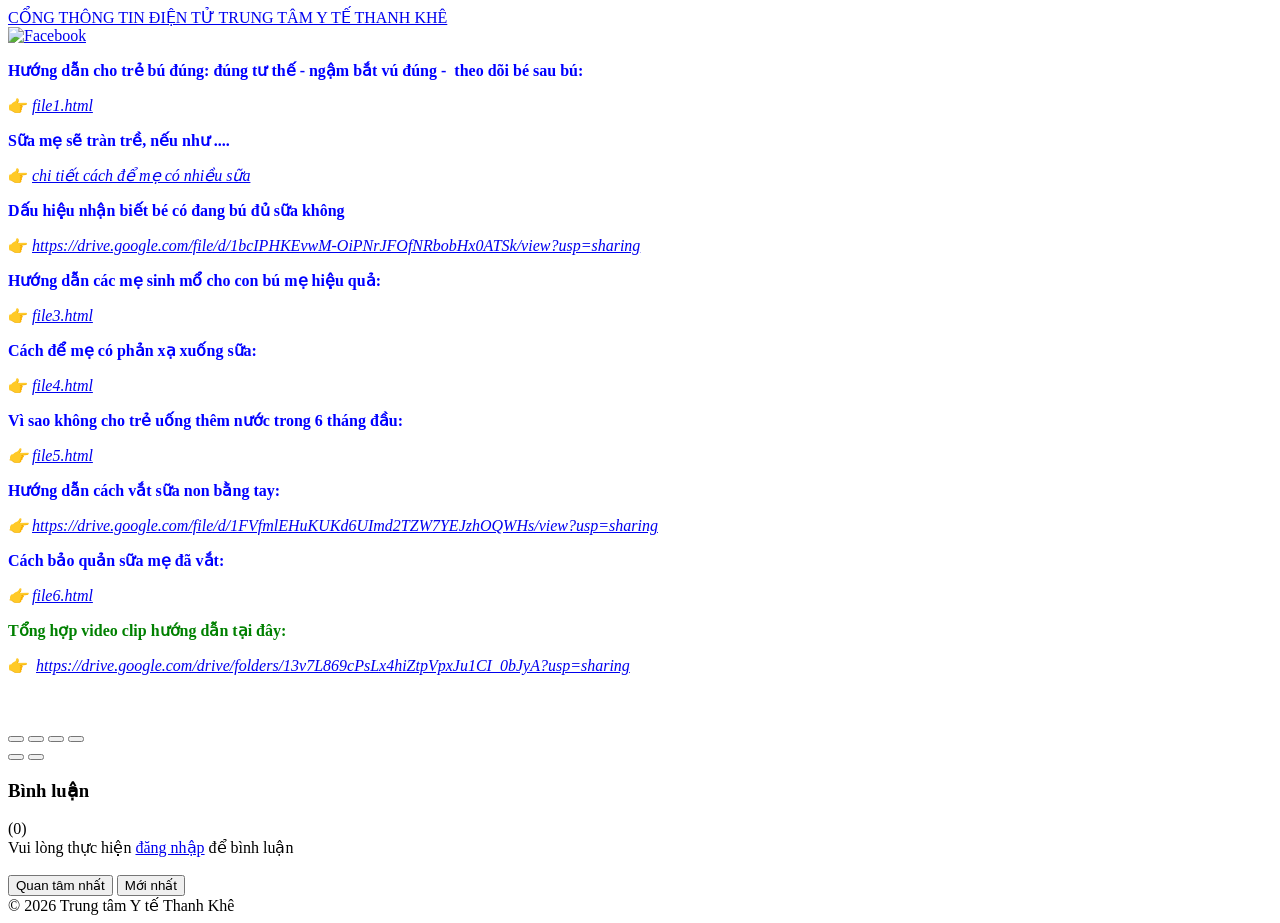
==== index.html @ eb1ac7d5 "Add files via upload" ====
<!DOCTYPE html>
<html class="hydrated">
<head>
    <meta http-equiv="Content-Type" content="text/html; charset=UTF-8">
    <!-- Powered by Hai Nhan CRM 3.5   http://www.hainhan.com -->
    <title>Tổng hợp tài liệu nuôi con bằng sữa mẹ - Trung tâm Y tế Thanh Khê</title>
    <meta name="description" content="Tổng hợp tài liệu nuôi con bằng sữa mẹ - Trung tâm Y tế Thanh Khê">
    <meta name="keywords" content="Tổng hợp tài liệu nuôi con bằng sữa mẹ - Trung tâm Y tế Thanh Khê">
    <meta property="og:type" content="website" />
    <meta property="og:title" content="Tổng hợp tài liệu nuôi con bằng sữa mẹ - Trung tâm Y tế Thanh Khê" />
    <meta property="og:url" content="http://trungtamytethanhkhe.com/vn/y-hoc-thuong-thuc/nuoi-con-bang-sua-me/tong-hop-tai-lieu-nuoi-con-bang-sua-me/" />
    <meta property="og:image" content="http://trungtamytethanhkhe.com/data/2022/11/22/15024931_shutterstock516261334-980x540-2_thumbnail.jpg" />
    <meta property="og:image:width" content="500" />
    <meta property="og:image:height" content="332" />
    <meta property="og:description" content="Tổng hợp tài liệu nuôi con bằng sữa mẹ - Trung tâm Y tế Thanh Khê" />
    <meta name="viewport" content="width=device-width, initial-scale=1">
    <meta http-equiv="X-UA-Compatible" content="IE=edge">

    <style data-styles="">
        ion-icon {
            visibility: hidden
        }
        .hydrated {
            visibility: inherit
        }
    </style>

    <!-- ĐƯỜNG DẪN CSS ĐÃ CHUẨN HÓA SANG THƯ MỤC ASSETS -->
    <link rel="stylesheet" href="assets/css/bootstrap.min.css">
    <link rel="stylesheet" href="assets/css/layerslider.css">
    <link rel="stylesheet" href="assets/css/default-skin.css">
    <link rel="stylesheet" href="assets/css/comment.css">
</head>
<body>
    <div id="wrapper">
        <header>
            <div class="top-nav">
                <div class="container">
                    <div class="row align-items-center">
                        <div class="col-md-6 col-sm-12 logo-text">
                            <a href="/">CỔNG THÔNG TIN ĐIỆN TỬ TRUNG TÂM Y TẾ THANH KHÊ</a>
                        </div>
                        <div class="col-md-6 col-sm-12 text-md-end text-sm-start header-socials">
                            <!-- ĐƯỜNG DẪN ẢNH FACEBOOK VÀO FOLDER IMAGE -->
                            <a href="https://www.facebook.com/TrungTamYTeThanhKhe/" target="_blank">
                                <img src="image/facebook.png" alt="Facebook" style="height: 24px; width: auto;">
                            </a>
                        </div>
                    </div>
                </div>
            </div>
        </header>

        <main class="container my-5">
            <div class="row">
                <!-- KHU VỰC NỘI DUNG BÀI VIẾT ĐÃ CẬP NHẬT ĐƯỜNG DẪN NỘI BỘ -->
                <div class="col-md-8 content-article">
                    <ul id="catalogue_content"></ul>
                    
                    <div id="content_article">
                        <p><span style="color: #0000ff;"><strong>Hướng dẫn cho trẻ bú đúng: đúng tư thế - ngậm bắt vú đúng -&nbsp; theo dõi bé sau bú:</strong></span></p>
                        <p><span class="x1xsqp64 xiy17q3 x1o6pynw x19co3pv xdj266r xcwd3tp xat24cr x39eecv x2b8uid"><span class="xexx8yu xn5pp95 x18d9i69 x2fxd7x x1yqt14a x1bhl96m">👉&nbsp;</span></span><em><span style="color: #3366ff;"><a href="file1.html">file1.html</a></span></em></p>
                        
                        <p><span style="color: #0000ff;"><strong>Sữa mẹ sẽ tràn trề, nếu như ....</strong></span></p>
                        <p><span style="color: #000000;">👉<span style="color: #0000ff;"><em>&nbsp;<a href="sua_me_tran_tre.html">chi tiết cách để mẹ có nhiều sữa</a></em></span></span></p>
                        
                        <p><span style="color: #0000ff;"><strong>Dấu hiệu nhận biết bé có đang bú đủ sữa không</strong></span></p>
                        <!-- GIỮ NGUYÊN LINK GOOGLE DRIVE -->
                        <p><span style="color: #000000;">👉&nbsp;<span style="color: #0000ff;"><em><a href="https://drive.google.com/file/d/1bcIPHKEvwM-OiPNrJFOfNRbobHx0ATSk/view?usp=sharing">https://drive.google.com/file/d/1bcIPHKEvwM-OiPNrJFOfNRbobHx0ATSk/view?usp=sharing</a></em></span></span></p>
                        
                        <p><span style="color: #0000ff;"><strong>Hướng dẫn các mẹ sinh mổ cho con bú mẹ hiệu quả:</strong></span></p>
                        <p><span style="color: #000000;">👉&nbsp;<em><span style="color: #0000ff;"><a href="file3.html">file3.html</a></span></em></span></p>
                        
                        <p><span style="color: #0000ff;"><strong>Cách để mẹ có phản xạ xuống sữa:</strong></span></p>
                        <p>👉&nbsp;<em><span style="color: #0000ff;"><a href="file4.html">file4.html</a></span></em></p>
                        
                        <p><span style="color: #0000ff;"><strong>Vì sao không cho trẻ uống thêm nước trong 6 tháng đầu:</strong></span></p>
                        <p><em><span style="color: #0000ff;">👉&nbsp;<a href="file5.html">file5.html</a></span></em></p>
                        
                        <p><span style="color: #0000ff;"><strong>Hướng dẫn cách vắt sữa non bằng tay:</strong></span></p>
                        <!-- GIỮ NGUYÊN LINK GOOGLE DRIVE -->
                        <p><em><span style="color: #0000ff;"><em>👉&nbsp;<a href="https://drive.google.com/file/d/1FVfmlEHuKUKd6UImd2TZW7YEJzhOQWHs/view?usp=sharing">https://drive.google.com/file/d/1FVfmlEHuKUKd6UImd2TZW7YEJzhOQWHs/view?usp=sharing</a></em></span></em></p>
                        
                        <p><span style="color: #0000ff;"><strong>Cách bảo quản sữa mẹ đã vắt:</strong></span></p>
                        <p><em><span style="color: #0000ff;"><em><em><span>👉&nbsp;</span></em><a href="file6.html">file6.html</a>&nbsp;<br></em></span></em></p>
                        
                        <p><strong><span style="color: #008000;">Tổng hợp video clip hướng dẫn tại đây:</span></strong></p>
                        <!-- GIỮ NGUYÊN LINK GOOGLE DRIVE -->
                        <p>👉&nbsp;<em><span style="color: #0000ff;"> <a href="https://drive.google.com/drive/folders/13v7L869cPsLx4hiZtpVpxJu1CI_0bJyA?usp=sharing">https://drive.google.com/drive/folders/13v7L869cPsLx4hiZtpVpxJu1CI_0bJyA?usp=sharing</a></span></em></p>
                        <p><span style="color: #000000;"><br></span></p>
                    </div>

                    <script>Module_Catalogue('content_article', '');</script>
                    <div class="author-article"></div>

                    <!-- PHOTO SWIPE BOX -->
                    <div id="gallery" class="pswp" tabindex="-1" role="dialog" aria-hidden="true">
                        <div class="pswp__bg"></div>
                        <div class="pswp__scroll-wrap">
                            <div class="pswp__container">
                                <div class="pswp__item"></div>
                                <div class="pswp__item"></div>
                                <div class="pswp__item"></div>
                            </div>
                            <div class="pswp__ui pswp__ui--hidden">
                                <div class="pswp__top-bar">
                                    <div class="pswp__counter"></div>
                                    <button class="pswp__button pswp__button--close" title="Close (Esc)"></button>
                                    <button class="pswp__button pswp__button--share" title="Share"></button>
                                    <button class="pswp__button pswp__button--fs" title="Toggle fullscreen"></button>
                                    <button class="pswp__button pswp__button--zoom" title="Zoom in/out"></button>
                                    <div class="pswp__preloader">
                                        <div class="pswp__preloader__icn">
                                            <div class="pswp__preloader__cut">
                                                <div class="pswp__preloader__donut"></div>
                                            </div>
                                        </div>
                                    </div>
                                </div>
                                <div class="pswp__share-modal pswp__share-modal--hidden pswp__single-tap">
                                    <div class="pswp__share-tooltip"></div>
                                </div>
                                <button class="pswp__button pswp__button--arrow--left" title="Previous (arrow left)"></button>
                                <button class="pswp__button pswp__button--arrow--right" title="Next (arrow right)"></button>
                                <div class="pswp__caption">
                                    <div class="pswp__caption__center"></div>
                                </div>
                            </div>
                        </div>
                    </div>
                    <script type="text/javascript" src="assets/js/main.js"></script>

                    <!-- PHẦN BÌNH LUẬN -->
                    <div id="section_comment">
                        <div class="title-comment">
                            <h3>Bình luận</h3><span id="total_comment">(0)</span>
                        </div>
                        <div class="please-login">Vui lòng thực hiện <a href="/default.aspx?FID=3&amp;AccountBar=1&amp;IDCallBack=16084&amp;Module=Article">đăng nhập</a> để bình luận</div>
                        <div class="list-comment" id="list_comment">&nbsp;
                            <div class="nav nav-tabs" id="v-comments-tab" role="tablist" aria-orientation="vertical">
                                <button onclick="view_comment('16084', 'Article', 'v-comments_most_concerned', '');" class="nav-link active" id="v-comments-tab_most_concerned" data-bs-toggle="pill" data-bs-target="#v-comments_most_concerned" type="button" role="tab" aria-controls="v-comments_most-concerned" aria-selected="true">Quan tâm nhất</button>
                                <button onclick="view_comment('16084', 'Article', 'v-comments_latest', '');" class="nav-link" id="v-comments-tab_latest" data-bs-toggle="pill" data-bs-target="#v-comments_latest" type="button" role="tab" aria-controls="v-comments_latest" aria-selected="false">Mới nhất</button>
                            </div>
                            <div class="tab-content" id="v-comments-tabContent">
                                <div class="tab-pane fade show active" id="v-comments_most_concerned" role="tabpanel" aria-labelledby="v-comments-tab_most_concerned"></div>
                                <div class="tab-pane fade" id="v-comments_latest" role="tabpanel" aria-labelledby="v-comments-tab_latest"></div>
                            </div>
                        </div>
                    </div>
                    <script>var section_comment = 'section_comment'; Module_Comment('16084', 'Article', '');</script>
                </div>

                <!-- KHU VỰC MENU PHẢI (SLIDER BANNER) -->
                <div class="col-md-4 menu-right">
                    <div class="swiper-container s_adv swiper-container-horizontal">
                        <div class="swiper-wrapper" style="transform: translate3d(-7164px, 0px, 0px); transition-duration: 0ms;">
                            <div class="swiper-slide" style="margin-right: 30px;"><div class="swiper-item-full"><div class="avatar-item" style="background-image:url('/data/2026/02/12/10441183_web-03.jpg');"></div></div></div>
                            <div class="swiper-slide" style="margin-right: 30px;"><div class="swiper-item-full"><div class="avatar-item" style="background-image:url('/data/2026/01/07/16302791_banner-webtuduexpress.jpg');"></div></div></div>
                            <div class="swiper-slide" style="margin-right: 30px;"><div class="swiper-item-full"><div class="avatar-item" style="background-image:url('/data/2025/10/31/10423838_web-03.jpg');"></div></div></div>
                            <div class="swiper-slide" style="margin-right: 30px;"><div class="swiper-item-full"><div class="avatar-item" style="background-image:url('/data/2025/10/23/14012265_phong-tu-vantudeexpress.jpg');"></div></div></div>
                            <div class="swiper-slide" style="margin-right: 30px;"><div class="swiper-item-full"><div class="avatar-item" style="background-image:url('/data/2025/10/06/14053837_hoc-tap-hcm-02.jpg');"></div></div></div>
                            <div class="swiper-slide" style="margin-right: 30px;"><div class="swiper-item-full"><div class="avatar-item" style="background-image:url('/data/2025/09/15/13282741_kg-vh-hc-m-02.jpg');"></div></div></div>
                            <div class="swiper-slide" style="margin-right: 30px;"><div class="swiper-item-full"><div class="avatar-item" style="background-image:url('/data/2025/07/25/22353076_banner-02.jpg');"></div></div></div>
                            <div class="swiper-slide" style="margin-right: 30px;"><div class="swiper-item-full"><div class="avatar-item" style="background-image:url('/data/2025/07/03/11574103_llv-t7-03.jpg');"></div></div></div>
                            <div class="swiper-slide" style="margin-right: 30px;"><div class="swiper-item-full"><div class="avatar-item" style="background-image:url('/data/2025/06/26/15505555_hm-llv-05.jpg');"></div></div></div>
                            <div class="swiper-slide" style="margin-right: 30px;"><div class="swiper-item-full"><div class="avatar-item" style="background-image:url('/data/2025/05/28/19345573_thong-tim-03.jpg');"></div></div></div>
                            <div class="swiper-slide" style="margin-right: 30px;"><div class="swiper-item-full"><div class="avatar-item" style="background-image:url('/data/2025/05/26/11425870_goi-sinh-moright-web.jpg');"></div></div></div>
                            <div class="swiper-slide" style="margin-right: 30px;"><div class="swiper-item-full"><div class="avatar-item" style="background-image:url('/data/2025/04/11/07495590_kv-104-v2292x443.jpg');"></div></div></div>
                            <div class="swiper-slide" style="margin-right: 30px;"><div class="swiper-item-full"><div class="avatar-item" style="background-image:url('/data/2025/04/10/14195639_td-bv-03.jpg');"></div></div></div>
                            <div class="swiper-slide" style="margin-right: 30px;"><div class="swiper-item-full"><div class="avatar-item" style="background-image:url('/data/2025/03/25/14291559_right-08.jpg');"></div></div></div>
                            <div class="swiper-slide" style="margin-right: 30px;"><div class="swiper-item-full"><div class="avatar-item" style="background-image:url('/data/2025/02/22/11035563_untitled-1-02.jpg');"></div></div></div>
                            <div class="swiper-slide" style="margin-right: 30px;"><div class="swiper-item-full"><div class="avatar-item" style="background-image:url('/data/2024/12/21/15200353_banner-02.jpg');"></div></div></div>
                            <div class="swiper-slide" style="margin-right: 30px;"><div class="swiper-item-full"><div class="avatar-item" style="background-image:url('/data/2024/12/05/13155840_home-tuduexpress.jpg');"></div></div></div>
                            <div class="swiper-slide swiper-slide-prev" style="margin-right: 30px;"><div class="swiper-item-full"><div class="avatar-item" style="background-image:url('/data/2024/10/25/20360675_z5967238764526d0b15d8eae2b75a5f0e84b02b7b86809.jpg');"></div></div></div>
                            <div class="swiper-slide swiper-slide-active" style="margin-right: 30px;"><div class="swiper-item-full"><div class="avatar-item" style="background-image:url('/data/2025/10/23/14462906_tra-kq-qrstandee.jpg');"></div></div></div>
                            <div class="swiper-slide swiper-slide-next" style="margin-right: 30px;"><div class="swiper-item-full"><div class="avatar-item" style="background-image:url('/data/2024/12/05/13114956_banner-web-03.jpg');"></div></div></div>
                        </div>
                        <div class="swiper-pagination"></div>
                        <div class="swiper-button-next"><ion-icon name="chevron-forward-outline" role="img" class="md hydrated"></ion-icon></div>
                        <div class="swiper-button-prev"><ion-icon name="chevron-back-outline" role="img" class="md hydrated"></ion-icon></div>
                    </div>
                    <script>Swiper_Option_Adv('s_adv')</script>
                </div>
            </div>
        </main>

        <footer class="bg-dark text-white pt-4 pb-3">
            <div class="container text-center">
                <div class="copy-right">© 2026 Trung tâm Y tế Thanh Khê</div>
            </div>
        </footer>
    </div>

    <!-- ĐƯỜNG DẪN SCRIPT JS ĐÃ ĐƯỢC CHUẨN HÓA SANG THƯ MỤC ASSETS -->
    <script src="assets/js/jquery-1.12.3.min.js"></script>
    <script src="assets/js/greensock.js"></script>
    <script src="assets/js/bootstrap.bundle.min.js"></script>
    <script src="assets/js/layerslider.kreaturamedia.jquery.js"></script>
    <script src="assets/js/layerslider.transitions.js"></script>
    <script src="assets/js/default.js"></script>
    <script src="assets/js/comment.js"></script>
    <script src="assets/js/analytics.js"></script>
    <script type="module" src="assets/js/ionicons.esm.js"></script>
</body>
</html>
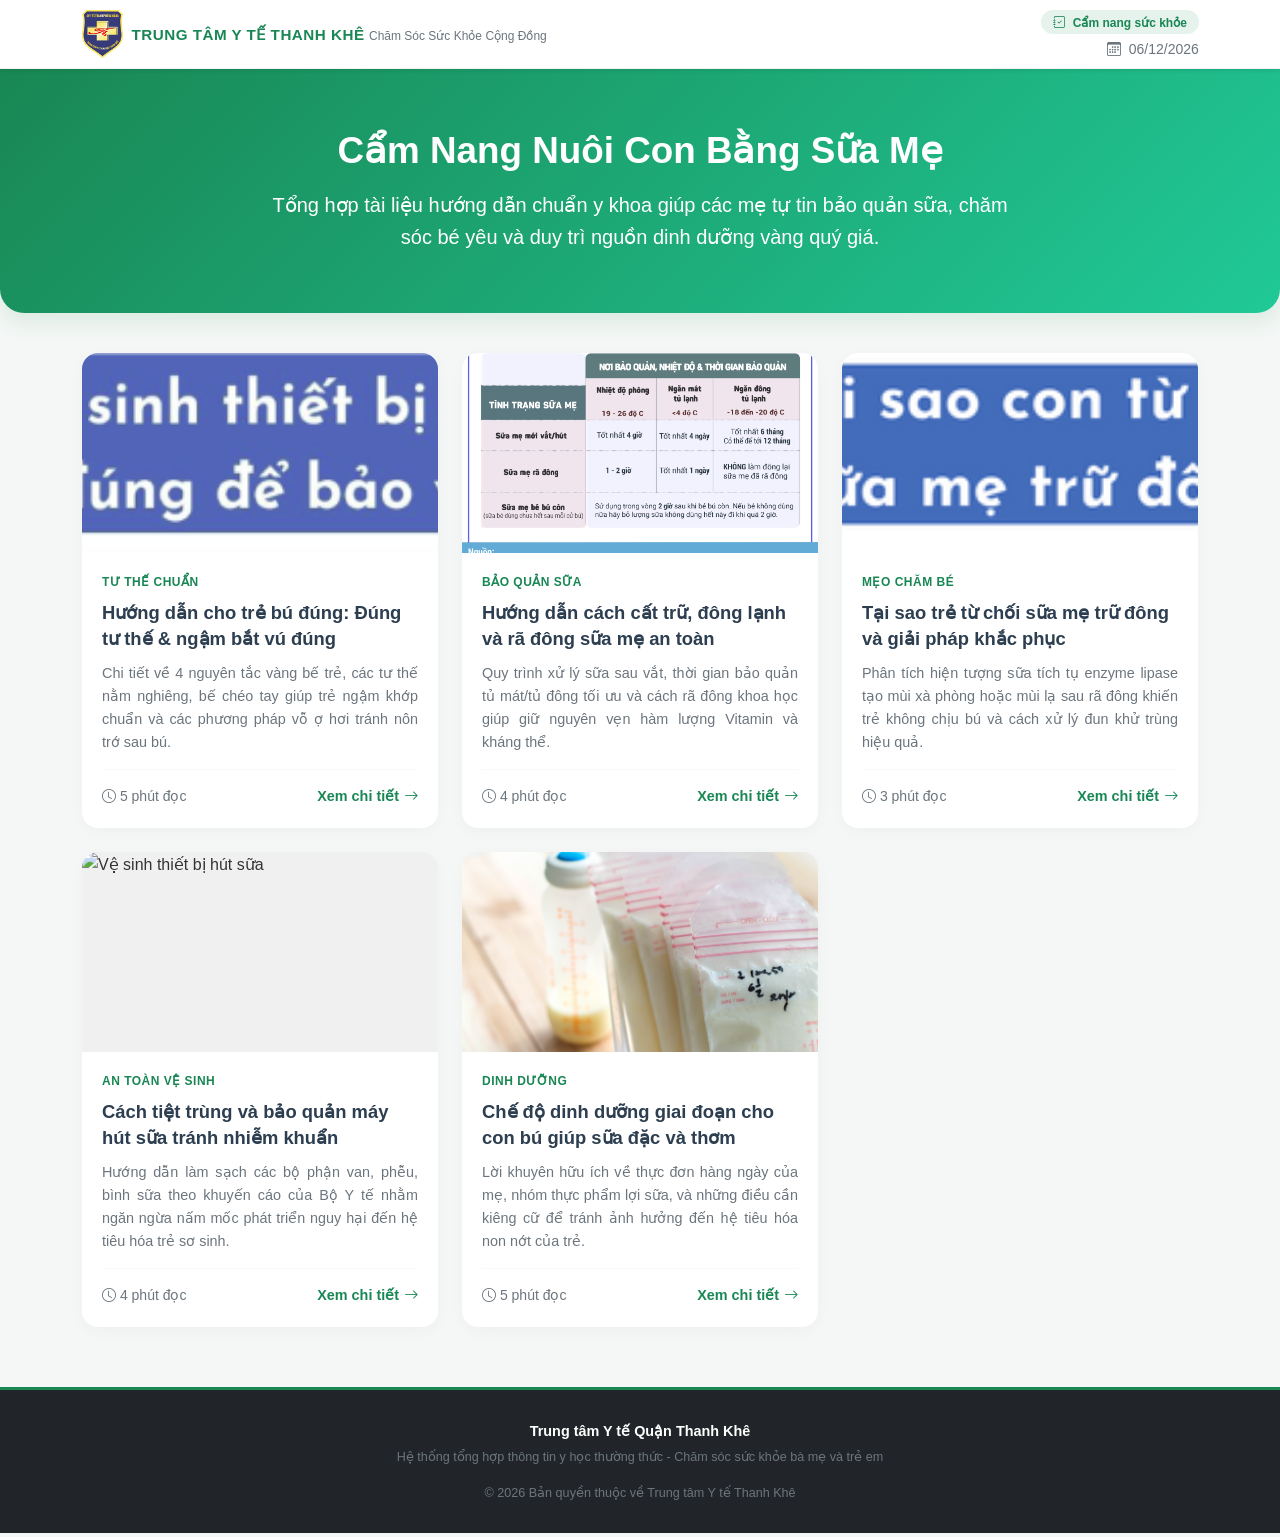
==== commit 4e61cb0b: "Add files via upload" ====
--- a/index.html
+++ b/index.html
@@ -1,205 +1,437 @@
 <!DOCTYPE html>
-<html class="hydrated">
+<html lang="vi">
 <head>
-    <meta http-equiv="Content-Type" content="text/html; charset=UTF-8">
-    <!-- Powered by Hai Nhan CRM 3.5   http://www.hainhan.com -->
+    <meta charset="UTF-8">
+    <meta name="viewport" content="width=device-width, initial-scale=1.0">
     <title>Tổng hợp tài liệu nuôi con bằng sữa mẹ - Trung tâm Y tế Thanh Khê</title>
-    <meta name="description" content="Tổng hợp tài liệu nuôi con bằng sữa mẹ - Trung tâm Y tế Thanh Khê">
-    <meta name="keywords" content="Tổng hợp tài liệu nuôi con bằng sữa mẹ - Trung tâm Y tế Thanh Khê">
-    <meta property="og:type" content="website" />
-    <meta property="og:title" content="Tổng hợp tài liệu nuôi con bằng sữa mẹ - Trung tâm Y tế Thanh Khê" />
-    <meta property="og:url" content="http://trungtamytethanhkhe.com/vn/y-hoc-thuong-thuc/nuoi-con-bang-sua-me/tong-hop-tai-lieu-nuoi-con-bang-sua-me/" />
-    <meta property="og:image" content="http://trungtamytethanhkhe.com/data/2022/11/22/15024931_shutterstock516261334-980x540-2_thumbnail.jpg" />
-    <meta property="og:image:width" content="500" />
-    <meta property="og:image:height" content="332" />
-    <meta property="og:description" content="Tổng hợp tài liệu nuôi con bằng sữa mẹ - Trung tâm Y tế Thanh Khê" />
-    <meta name="viewport" content="width=device-width, initial-scale=1">
-    <meta http-equiv="X-UA-Compatible" content="IE=edge">
-
-    <style data-styles="">
-        ion-icon {
-            visibility: hidden
-        }
-        .hydrated {
-            visibility: inherit
+    <meta name="description" content="Tổng hợp tài liệu hướng dẫn y học thường thức về nuôi con bằng sữa mẹ đúng cách, tư thế bú và bảo quản sữa mẹ an toàn.">
+    
+    <link rel="stylesheet" href="assets/css/bootstrap.min.css">
+    <link rel="stylesheet" href="https://cdn.jsdelivr.net/npm/bootstrap-icons@1.11.0/font/bootstrap-icons.css">
+    
+    <style>
+        /* Tối ưu hiệu ứng cuộn */
+        html {
+            scroll-behavior: smooth;
+        }
+        
+        body { 
+            font-family: 'Segoe UI', Tahoma, Geneva, Verdana, sans-serif; 
+            line-height: 1.6; 
+            color: #333; 
+            background-color: #f4f7f5; 
+        }
+
+        /* --- Khởi tạo Header cao cấp cố định --- */
+        .custom-header {
+            background-color: rgba(255, 255, 255, 0.9);
+            backdrop-filter: blur(10px);
+            -webkit-backdrop-filter: blur(10px);
+            border-bottom: 1px solid rgba(0, 0, 0, 0.05);
+            z-index: 1020;
+            transition: all 0.3s ease;
+        }
+
+        /* Thu nhỏ Header khi cuộn màn hình xuống */
+        .custom-header.scrolled {
+            padding-top: 2px !important;
+            padding-bottom: 2px !important;
+            box-shadow: 0 4px 20px rgba(0, 0, 0, 0.08) !important;
+            background-color: rgba(255, 255, 255, 0.95);
+        }
+
+        /* Thanh tiến trình cuộn trang */
+        .reading-progress-bar {
+            position: absolute;
+            bottom: 0;
+            left: 0;
+            height: 3px;
+            background: linear-gradient(90deg, #20c997, #198754);
+            width: 0%;
+            transition: width 0.1s linear;
+        }
+
+        /* Định dạng cấu trúc Logo khu vực Top */
+        .main-logo-top {
+            height: 48px;
+            width: auto;
+            object-fit: contain;
+            transition: all 0.4s cubic-bezier(0.175, 0.885, 0.32, 1.275);
+        }
+
+        .main-logo-top:hover {
+            transform: scale(1.08) rotate(3deg);
+        }
+
+        .brand-text-group {
+            display: flex;
+            flex-direction: column;
+            line-height: 1.2;
+        }
+
+        .brand-title-top {
+            font-size: 0.95rem;
+            font-weight: 700;
+            color: #198754;
+            letter-spacing: 0.5px;
+        }
+
+        .brand-subtitle-top {
+            font-size: 0.75rem;
+            color: #6c757d;
+        }
+
+        .bg-success-soft {
+            background-color: rgba(25, 135, 84, 0.1);
+            font-weight: 600;
+            padding: 6px 12px;
+            border-radius: 30px;
+        }
+
+        /* --- Khu vực Banner chính (Hero Section) --- */
+        .hero-section {
+            background: linear-gradient(135deg, #198754, #20c997);
+            color: white;
+            padding: 60px 0;
+            text-align: center;
+            border-bottom-left-radius: 24px;
+            border-bottom-right-radius: 24px;
+            box-shadow: 0 10px 20px rgba(25, 135, 84, 0.1);
+            margin-bottom: 40px;
+            animation: fadeInUp 0.8s ease-in-out;
+        }
+        
+        .hero-section h1 {
+            font-weight: 700;
+            font-size: 2.3rem;
+            margin-bottom: 15px;
+        }
+
+        /* --- Danh sách thẻ bài viết (Article Cards Grid) --- */
+        .article-card {
+            background: #fff;
+            border: none;
+            border-radius: 16px;
+            overflow: hidden;
+            box-shadow: 0 4px 15px rgba(0, 0, 0, 0.03);
+            transition: all 0.3s cubic-bezier(0.25, 0.8, 0.25, 1);
+            height: 100%;
+            display: flex;
+            flex-direction: column;
+        }
+
+        .article-card:hover {
+            transform: translateY(-8px);
+            box-shadow: 0 12px 25px rgba(0, 0, 0, 0.08);
+        }
+
+        .card-img-wrapper {
+            position: relative;
+            overflow: hidden;
+            padding-top: 56.25%; /* Tỉ lệ khung hình 16:9 */
+            background-color: #f0f0f0;
+        }
+
+        .card-img-wrapper img {
+            position: absolute;
+            top: 0;
+            left: 0;
+            width: 100%;
+            height: 100%;
+            object-fit: cover;
+            transition: transform 0.5s ease;
+        }
+
+        .article-card:hover .card-img-wrapper img {
+            transform: scale(1.05);
+        }
+
+        .card-body-custom {
+            padding: 20px;
+            display: flex;
+            flex-direction: column;
+            flex-grow: 1;
+        }
+
+        .card-tag {
+            font-size: 0.75rem;
+            text-transform: uppercase;
+            font-weight: 700;
+            color: #198754;
+            letter-spacing: 0.5px;
+            margin-bottom: 8px;
+        }
+
+        .card-title-custom {
+            font-size: 1.15rem;
+            font-weight: 700;
+            color: #2c3e50;
+            margin-bottom: 10px;
+            line-height: 1.4;
+        }
+
+        .card-text-custom {
+            font-size: 0.9rem;
+            color: #6c757d;
+            margin-bottom: 15px;
+            text-align: justify;
+        }
+
+        .card-footer-custom {
+            margin-top: auto;
+            padding-top: 15px;
+            border-top: 1px solid #f8f9fa;
+            display: flex;
+            align-items: center;
+            justify-content: space-between;
+        }
+
+        .btn-readmore {
+            color: #198754;
+            text-decoration: none;
+            font-weight: 600;
+            font-size: 0.9rem;
+            display: inline-flex;
+            align-items: center;
+            gap: 5px;
+            transition: gap 0.2s;
+        }
+
+        .article-card:hover .btn-readmore {
+            gap: 10px;
+        }
+
+        /* --- Footer trang danh mục --- */
+        footer {
+            background-color: #212529;
+            color: #a8b2bc;
+            padding: 30px 0;
+            margin-top: 60px;
+            font-size: 0.9rem;
+            border-top: 3px solid #198754;
+        }
+
+        /* Hiệu ứng Animations */
+        .animate-fade-left { animation: fadeLeftIn 0.8s ease forwards; }
+        .animate-fade-right { animation: fadeRightIn 0.8s ease forwards; }
+        
+        @keyframes fadeInUp {
+            from { opacity: 0; transform: translateY(20px); }
+            to { opacity: 1; transform: translateY(0); }
+        }
+        @keyframes fadeLeftIn {
+            from { opacity: 0; transform: translateX(-30px); }
+            to { opacity: 1; transform: translateX(0); }
+        }
+        @keyframes fadeRightIn {
+            from { opacity: 0; transform: translateX(30px); }
+            to { opacity: 1; transform: translateX(0); }
+        }
+
+        /* Lớp phục vụ hiệu ứng cuộn hiện hình (Scroll Reveal) */
+        .reveal {
+            opacity: 0;
+            transform: translateY(30px);
+            transition: all 0.6s ease-out;
+        }
+        .reveal.active {
+            opacity: 1;
+            transform: translateY(0);
         }
     </style>
-
-    <!-- ĐƯỜNG DẪN CSS ĐÃ CHUẨN HÓA SANG THƯ MỤC ASSETS -->
-    <link rel="stylesheet" href="assets/css/bootstrap.min.css">
-    <link rel="stylesheet" href="assets/css/layerslider.css">
-    <link rel="stylesheet" href="assets/css/default-skin.css">
-    <link rel="stylesheet" href="assets/css/comment.css">
 </head>
 <body>
-    <div id="wrapper">
-        <header>
-            <div class="top-nav">
-                <div class="container">
-                    <div class="row align-items-center">
-                        <div class="col-md-6 col-sm-12 logo-text">
-                            <a href="/">CỔNG THÔNG TIN ĐIỆN TỬ TRUNG TÂM Y TẾ THANH KHÊ</a>
+
+    <header class="custom-header shadow-sm sticky-top">
+        <div class="reading-progress-bar" id="readingProgress"></div>
+        <div class="container d-flex align-items-center justify-content-between py-2">
+            
+            <div class="header-brand d-flex align-items-center animate-fade-left">
+                <a href="index.html" class="d-flex align-items-center text-decoration-none">
+                    <img src="image/logo.png" alt="Logo" class="main-logo-top me-2">
+                    <div class="brand-text-group d-none d-sm-block">
+                        <span class="brand-title-top">TRUNG TÂM Y TẾ THANH KHÊ</span>
+                        <span class="brand-subtitle-top">Chăm Sóc Sức Khỏe Cộng Đồng</span>
+                    </div>
+                </a>
+            </div>
+
+            <div class="header-meta text-end animate-fade-right">
+                <span class="badge bg-success-soft text-success mb-1">
+                    <i class="bi bi-journal-check me-1"></i> Cẩm nang sức khỏe
+                </span>
+                <div class="text-muted small">
+                    <i class="bi bi-calendar3 me-1"></i> <span id="currentDate">--/--/----</span>
+                </div>
+            </div>
+
+        </div>
+    </header>
+
+    <section class="hero-section">
+        <div class="container">
+            <h1>Cẩm Nang Nuôi Con Bằng Sữa Mẹ</h1>
+            <p class="lead mb-0 col-md-8 mx-auto opacity-90">Tổng hợp tài liệu hướng dẫn chuẩn y khoa giúp các mẹ tự tin bảo quản sữa, chăm sóc bé yêu và duy trì nguồn dinh dưỡng vàng quý giá.</p>
+        </div>
+    </section>
+
+    <main class="container">
+        <div class="row g-4">
+            
+            <div class="col-md-6 col-lg-4 reveal">
+                <article class="article-card">
+                    <div class="card-img-wrapper">
+                        <img src="image/img-14.jpg" alt="Hướng dẫn trẻ bú đúng tư thế">
+                    </div>
+                    <div class="card-body-custom">
+                        <div class="card-tag">Tư thế chuẩn</div>
+                        <h2 class="card-title-custom">Hướng dẫn cho trẻ bú đúng: Đúng tư thế & ngậm bắt vú đúng</h2>
+                        <p class="card-text-custom">Chi tiết về 4 nguyên tắc vàng bế trẻ, các tư thế nằm nghiêng, bế chéo tay giúp trẻ ngậm khớp chuẩn và các phương pháp vỗ ợ hơi tránh nôn trớ sau bú.</p>
+                        <div class="card-footer-custom">
+                            <span class="text-muted small"><i class="bi bi-clock"></i> 5 phút đọc</span>
+                            <a href="huong_dan_cho_be_bu_dung_tu_the.html" class="btn-readmore">Xem chi tiết <i class="bi bi-arrow-right"></i></a>
                         </div>
-                        <div class="col-md-6 col-sm-12 text-md-end text-sm-start header-socials">
-                            <!-- ĐƯỜNG DẪN ẢNH FACEBOOK VÀO FOLDER IMAGE -->
-                            <a href="https://www.facebook.com/TrungTamYTeThanhKhe/" target="_blank">
-                                <img src="image/facebook.png" alt="Facebook" style="height: 24px; width: auto;">
-                            </a>
+                    </div>
+                </article>
+            </div>
+
+            <div class="col-md-6 col-lg-4 reveal">
+                <article class="article-card">
+                    <div class="card-img-wrapper">
+                        <img src="image/img-10.jpg" alt="Hướng dẫn bảo quản sữa mẹ">
+                    </div>
+                    <div class="card-body-custom">
+                        <div class="card-tag">Bảo quản sữa</div>
+                        <h2 class="card-title-custom">Hướng dẫn cách cất trữ, đông lạnh và rã đông sữa mẹ an toàn</h2>
+                        <p class="card-text-custom">Quy trình xử lý sữa sau vắt, thời gian bảo quản tủ mát/tủ đông tối ưu và cách rã đông khoa học giúp giữ nguyên vẹn hàm lượng Vitamin và kháng thể.</p>
+                        <div class="card-footer-custom">
+                            <span class="text-muted small"><i class="bi bi-clock"></i> 4 phút đọc</span>
+                            <a href="huong_dan_bao_quan_sua_me_dung_cach.html" class="btn-readmore">Xem chi tiết <i class="bi bi-arrow-right"></i></a>
                         </div>
                     </div>
-                </div>
-            </div>
-        </header>
-
-        <main class="container my-5">
-            <div class="row">
-                <!-- KHU VỰC NỘI DUNG BÀI VIẾT ĐÃ CẬP NHẬT ĐƯỜNG DẪN NỘI BỘ -->
-                <div class="col-md-8 content-article">
-                    <ul id="catalogue_content"></ul>
-                    
-                    <div id="content_article">
-                        <p><span style="color: #0000ff;"><strong>Hướng dẫn cho trẻ bú đúng: đúng tư thế - ngậm bắt vú đúng -&nbsp; theo dõi bé sau bú:</strong></span></p>
-                        <p><span class="x1xsqp64 xiy17q3 x1o6pynw x19co3pv xdj266r xcwd3tp xat24cr x39eecv x2b8uid"><span class="xexx8yu xn5pp95 x18d9i69 x2fxd7x x1yqt14a x1bhl96m">👉&nbsp;</span></span><em><span style="color: #3366ff;"><a href="file1.html">file1.html</a></span></em></p>
-                        
-                        <p><span style="color: #0000ff;"><strong>Sữa mẹ sẽ tràn trề, nếu như ....</strong></span></p>
-                        <p><span style="color: #000000;">👉<span style="color: #0000ff;"><em>&nbsp;<a href="sua_me_tran_tre.html">chi tiết cách để mẹ có nhiều sữa</a></em></span></span></p>
-                        
-                        <p><span style="color: #0000ff;"><strong>Dấu hiệu nhận biết bé có đang bú đủ sữa không</strong></span></p>
-                        <!-- GIỮ NGUYÊN LINK GOOGLE DRIVE -->
-                        <p><span style="color: #000000;">👉&nbsp;<span style="color: #0000ff;"><em><a href="https://drive.google.com/file/d/1bcIPHKEvwM-OiPNrJFOfNRbobHx0ATSk/view?usp=sharing">https://drive.google.com/file/d/1bcIPHKEvwM-OiPNrJFOfNRbobHx0ATSk/view?usp=sharing</a></em></span></span></p>
-                        
-                        <p><span style="color: #0000ff;"><strong>Hướng dẫn các mẹ sinh mổ cho con bú mẹ hiệu quả:</strong></span></p>
-                        <p><span style="color: #000000;">👉&nbsp;<em><span style="color: #0000ff;"><a href="file3.html">file3.html</a></span></em></span></p>
-                        
-                        <p><span style="color: #0000ff;"><strong>Cách để mẹ có phản xạ xuống sữa:</strong></span></p>
-                        <p>👉&nbsp;<em><span style="color: #0000ff;"><a href="file4.html">file4.html</a></span></em></p>
-                        
-                        <p><span style="color: #0000ff;"><strong>Vì sao không cho trẻ uống thêm nước trong 6 tháng đầu:</strong></span></p>
-                        <p><em><span style="color: #0000ff;">👉&nbsp;<a href="file5.html">file5.html</a></span></em></p>
-                        
-                        <p><span style="color: #0000ff;"><strong>Hướng dẫn cách vắt sữa non bằng tay:</strong></span></p>
-                        <!-- GIỮ NGUYÊN LINK GOOGLE DRIVE -->
-                        <p><em><span style="color: #0000ff;"><em>👉&nbsp;<a href="https://drive.google.com/file/d/1FVfmlEHuKUKd6UImd2TZW7YEJzhOQWHs/view?usp=sharing">https://drive.google.com/file/d/1FVfmlEHuKUKd6UImd2TZW7YEJzhOQWHs/view?usp=sharing</a></em></span></em></p>
-                        
-                        <p><span style="color: #0000ff;"><strong>Cách bảo quản sữa mẹ đã vắt:</strong></span></p>
-                        <p><em><span style="color: #0000ff;"><em><em><span>👉&nbsp;</span></em><a href="file6.html">file6.html</a>&nbsp;<br></em></span></em></p>
-                        
-                        <p><strong><span style="color: #008000;">Tổng hợp video clip hướng dẫn tại đây:</span></strong></p>
-                        <!-- GIỮ NGUYÊN LINK GOOGLE DRIVE -->
-                        <p>👉&nbsp;<em><span style="color: #0000ff;"> <a href="https://drive.google.com/drive/folders/13v7L869cPsLx4hiZtpVpxJu1CI_0bJyA?usp=sharing">https://drive.google.com/drive/folders/13v7L869cPsLx4hiZtpVpxJu1CI_0bJyA?usp=sharing</a></span></em></p>
-                        <p><span style="color: #000000;"><br></span></p>
-                    </div>
-
-                    <script>Module_Catalogue('content_article', '');</script>
-                    <div class="author-article"></div>
-
-                    <!-- PHOTO SWIPE BOX -->
-                    <div id="gallery" class="pswp" tabindex="-1" role="dialog" aria-hidden="true">
-                        <div class="pswp__bg"></div>
-                        <div class="pswp__scroll-wrap">
-                            <div class="pswp__container">
-                                <div class="pswp__item"></div>
-                                <div class="pswp__item"></div>
-                                <div class="pswp__item"></div>
-                            </div>
-                            <div class="pswp__ui pswp__ui--hidden">
-                                <div class="pswp__top-bar">
-                                    <div class="pswp__counter"></div>
-                                    <button class="pswp__button pswp__button--close" title="Close (Esc)"></button>
-                                    <button class="pswp__button pswp__button--share" title="Share"></button>
-                                    <button class="pswp__button pswp__button--fs" title="Toggle fullscreen"></button>
-                                    <button class="pswp__button pswp__button--zoom" title="Zoom in/out"></button>
-                                    <div class="pswp__preloader">
-                                        <div class="pswp__preloader__icn">
-                                            <div class="pswp__preloader__cut">
-                                                <div class="pswp__preloader__donut"></div>
-                                            </div>
-                                        </div>
-                                    </div>
-                                </div>
-                                <div class="pswp__share-modal pswp__share-modal--hidden pswp__single-tap">
-                                    <div class="pswp__share-tooltip"></div>
-                                </div>
-                                <button class="pswp__button pswp__button--arrow--left" title="Previous (arrow left)"></button>
-                                <button class="pswp__button pswp__button--arrow--right" title="Next (arrow right)"></button>
-                                <div class="pswp__caption">
-                                    <div class="pswp__caption__center"></div>
-                                </div>
-                            </div>
+                </article>
+            </div>
+
+            <div class="col-md-6 col-lg-4 reveal">
+                <article class="article-card">
+                    <div class="card-img-wrapper">
+                        <img src="image/img-13.jpg" alt="Trẻ từ chối sữa mẹ trữ đông">
+                    </div>
+                    <div class="card-body-custom">
+                        <div class="card-tag">Mẹo chăm bé</div>
+                        <h2 class="card-title-custom">Tại sao trẻ từ chối sữa mẹ trữ đông và giải pháp khắc phục</h2>
+                        <p class="card-text-custom">Phân tích hiện tượng sữa tích tụ enzyme lipase tạo mùi xà phòng hoặc mùi lạ sau rã đông khiến trẻ không chịu bú và cách xử lý đun khử trùng hiệu quả.</p>
+                        <div class="card-footer-custom">
+                            <span class="text-muted small"><i class="bi bi-clock"></i> 3 phút đọc</span>
+                            <a href="tai_sao_con_tu_choi_sua_me_tru_dong.html" class="btn-readmore">Xem chi tiết <i class="bi bi-arrow-right"></i></a>
                         </div>
                     </div>
-                    <script type="text/javascript" src="assets/js/main.js"></script>
-
-                    <!-- PHẦN BÌNH LUẬN -->
-                    <div id="section_comment">
-                        <div class="title-comment">
-                            <h3>Bình luận</h3><span id="total_comment">(0)</span>
+                </article>
+            </div>
+
+            <div class="col-md-6 col-lg-4 reveal">
+                <article class="article-card">
+                    <div class="card-img-wrapper">
+                        <img src="image/img-12.jpg" alt="Vệ sinh thiết bị hút sữa">
+                    </div>
+                    <div class="card-body-custom">
+                        <div class="card-tag">An toàn vệ sinh</div>
+                        <h2 class="card-title-custom">Cách tiệt trùng và bảo quản máy hút sữa tránh nhiễm khuẩn</h2>
+                        <p class="card-text-custom">Hướng dẫn làm sạch các bộ phận van, phễu, bình sữa theo khuyến cáo của Bộ Y tế nhằm ngăn ngừa nấm mốc phát triển nguy hại đến hệ tiêu hóa trẻ sơ sinh.</p>
+                        <div class="card-footer-custom">
+                            <span class="text-muted small"><i class="bi bi-clock"></i> 4 phút đọc</span>
+                            <a href="ve_sinh_may_hut_sua_dung_de_bao_ve_tre.html" class="btn-readmore">Xem chi tiết <i class="bi bi-arrow-right"></i></a>
                         </div>
-                        <div class="please-login">Vui lòng thực hiện <a href="/default.aspx?FID=3&amp;AccountBar=1&amp;IDCallBack=16084&amp;Module=Article">đăng nhập</a> để bình luận</div>
-                        <div class="list-comment" id="list_comment">&nbsp;
-                            <div class="nav nav-tabs" id="v-comments-tab" role="tablist" aria-orientation="vertical">
-                                <button onclick="view_comment('16084', 'Article', 'v-comments_most_concerned', '');" class="nav-link active" id="v-comments-tab_most_concerned" data-bs-toggle="pill" data-bs-target="#v-comments_most_concerned" type="button" role="tab" aria-controls="v-comments_most-concerned" aria-selected="true">Quan tâm nhất</button>
-                                <button onclick="view_comment('16084', 'Article', 'v-comments_latest', '');" class="nav-link" id="v-comments-tab_latest" data-bs-toggle="pill" data-bs-target="#v-comments_latest" type="button" role="tab" aria-controls="v-comments_latest" aria-selected="false">Mới nhất</button>
-                            </div>
-                            <div class="tab-content" id="v-comments-tabContent">
-                                <div class="tab-pane fade show active" id="v-comments_most_concerned" role="tabpanel" aria-labelledby="v-comments-tab_most_concerned"></div>
-                                <div class="tab-pane fade" id="v-comments_latest" role="tabpanel" aria-labelledby="v-comments-tab_latest"></div>
-                            </div>
+                    </div>
+                </article>
+            </div>
+
+            <div class="col-md-6 col-lg-4 reveal">
+                <article class="article-card">
+                    <div class="card-img-wrapper">
+                        <img src="image/img-11.jpg" alt="Dinh dưỡng giai đoạn cho con bú">
+                    </div>
+                    <div class="card-body-custom">
+                        <div class="card-tag">Dinh dưỡng</div>
+                        <h2 class="card-title-custom">Chế độ dinh dưỡng giai đoạn cho con bú giúp sữa đặc và thơm</h2>
+                        <p class="card-text-custom">Lời khuyên hữu ích về thực đơn hàng ngày của mẹ, nhóm thực phẩm lợi sữa, và những điều cần kiêng cữ để tránh ảnh hưởng đến hệ tiêu hóa non nớt của trẻ.</p>
+                        <div class="card-footer-custom">
+                            <span class="text-muted small"><i class="bi bi-clock"></i> 5 phút đọc</span>
+                            <a href="dinh_duong_giai_doan_cho_con_bu.html" class="btn-readmore">Xem chi tiết <i class="bi bi-arrow-right"></i></a>
                         </div>
                     </div>
-                    <script>var section_comment = 'section_comment'; Module_Comment('16084', 'Article', '');</script>
-                </div>
-
-                <!-- KHU VỰC MENU PHẢI (SLIDER BANNER) -->
-                <div class="col-md-4 menu-right">
-                    <div class="swiper-container s_adv swiper-container-horizontal">
-                        <div class="swiper-wrapper" style="transform: translate3d(-7164px, 0px, 0px); transition-duration: 0ms;">
-                            <div class="swiper-slide" style="margin-right: 30px;"><div class="swiper-item-full"><div class="avatar-item" style="background-image:url('/data/2026/02/12/10441183_web-03.jpg');"></div></div></div>
-                            <div class="swiper-slide" style="margin-right: 30px;"><div class="swiper-item-full"><div class="avatar-item" style="background-image:url('/data/2026/01/07/16302791_banner-webtuduexpress.jpg');"></div></div></div>
-                            <div class="swiper-slide" style="margin-right: 30px;"><div class="swiper-item-full"><div class="avatar-item" style="background-image:url('/data/2025/10/31/10423838_web-03.jpg');"></div></div></div>
-                            <div class="swiper-slide" style="margin-right: 30px;"><div class="swiper-item-full"><div class="avatar-item" style="background-image:url('/data/2025/10/23/14012265_phong-tu-vantudeexpress.jpg');"></div></div></div>
-                            <div class="swiper-slide" style="margin-right: 30px;"><div class="swiper-item-full"><div class="avatar-item" style="background-image:url('/data/2025/10/06/14053837_hoc-tap-hcm-02.jpg');"></div></div></div>
-                            <div class="swiper-slide" style="margin-right: 30px;"><div class="swiper-item-full"><div class="avatar-item" style="background-image:url('/data/2025/09/15/13282741_kg-vh-hc-m-02.jpg');"></div></div></div>
-                            <div class="swiper-slide" style="margin-right: 30px;"><div class="swiper-item-full"><div class="avatar-item" style="background-image:url('/data/2025/07/25/22353076_banner-02.jpg');"></div></div></div>
-                            <div class="swiper-slide" style="margin-right: 30px;"><div class="swiper-item-full"><div class="avatar-item" style="background-image:url('/data/2025/07/03/11574103_llv-t7-03.jpg');"></div></div></div>
-                            <div class="swiper-slide" style="margin-right: 30px;"><div class="swiper-item-full"><div class="avatar-item" style="background-image:url('/data/2025/06/26/15505555_hm-llv-05.jpg');"></div></div></div>
-                            <div class="swiper-slide" style="margin-right: 30px;"><div class="swiper-item-full"><div class="avatar-item" style="background-image:url('/data/2025/05/28/19345573_thong-tim-03.jpg');"></div></div></div>
-                            <div class="swiper-slide" style="margin-right: 30px;"><div class="swiper-item-full"><div class="avatar-item" style="background-image:url('/data/2025/05/26/11425870_goi-sinh-moright-web.jpg');"></div></div></div>
-                            <div class="swiper-slide" style="margin-right: 30px;"><div class="swiper-item-full"><div class="avatar-item" style="background-image:url('/data/2025/04/11/07495590_kv-104-v2292x443.jpg');"></div></div></div>
-                            <div class="swiper-slide" style="margin-right: 30px;"><div class="swiper-item-full"><div class="avatar-item" style="background-image:url('/data/2025/04/10/14195639_td-bv-03.jpg');"></div></div></div>
-                            <div class="swiper-slide" style="margin-right: 30px;"><div class="swiper-item-full"><div class="avatar-item" style="background-image:url('/data/2025/03/25/14291559_right-08.jpg');"></div></div></div>
-                            <div class="swiper-slide" style="margin-right: 30px;"><div class="swiper-item-full"><div class="avatar-item" style="background-image:url('/data/2025/02/22/11035563_untitled-1-02.jpg');"></div></div></div>
-                            <div class="swiper-slide" style="margin-right: 30px;"><div class="swiper-item-full"><div class="avatar-item" style="background-image:url('/data/2024/12/21/15200353_banner-02.jpg');"></div></div></div>
-                            <div class="swiper-slide" style="margin-right: 30px;"><div class="swiper-item-full"><div class="avatar-item" style="background-image:url('/data/2024/12/05/13155840_home-tuduexpress.jpg');"></div></div></div>
-                            <div class="swiper-slide swiper-slide-prev" style="margin-right: 30px;"><div class="swiper-item-full"><div class="avatar-item" style="background-image:url('/data/2024/10/25/20360675_z5967238764526d0b15d8eae2b75a5f0e84b02b7b86809.jpg');"></div></div></div>
-                            <div class="swiper-slide swiper-slide-active" style="margin-right: 30px;"><div class="swiper-item-full"><div class="avatar-item" style="background-image:url('/data/2025/10/23/14462906_tra-kq-qrstandee.jpg');"></div></div></div>
-                            <div class="swiper-slide swiper-slide-next" style="margin-right: 30px;"><div class="swiper-item-full"><div class="avatar-item" style="background-image:url('/data/2024/12/05/13114956_banner-web-03.jpg');"></div></div></div>
-                        </div>
-                        <div class="swiper-pagination"></div>
-                        <div class="swiper-button-next"><ion-icon name="chevron-forward-outline" role="img" class="md hydrated"></ion-icon></div>
-                        <div class="swiper-button-prev"><ion-icon name="chevron-back-outline" role="img" class="md hydrated"></ion-icon></div>
-                    </div>
-                    <script>Swiper_Option_Adv('s_adv')</script>
-                </div>
-            </div>
-        </main>
-
-        <footer class="bg-dark text-white pt-4 pb-3">
-            <div class="container text-center">
-                <div class="copy-right">© 2026 Trung tâm Y tế Thanh Khê</div>
-            </div>
-        </footer>
-    </div>
-
-    <!-- ĐƯỜNG DẪN SCRIPT JS ĐÃ ĐƯỢC CHUẨN HÓA SANG THƯ MỤC ASSETS -->
-    <script src="assets/js/jquery-1.12.3.min.js"></script>
-    <script src="assets/js/greensock.js"></script>
+                </article>
+            </div>
+
+        </div>
+    </main>
+
+    <footer class="text-center">
+        <div class="container">
+            <p class="mb-1 fw-bold text-white">Trung tâm Y tế Quận Thanh Khê</p>
+            <p class="mb-3 small text-muted">Hệ thống tổng hợp thông tin y học thường thức - Chăm sóc sức khỏe bà mẹ và trẻ em</p>
+            <div class="copy-right text-muted small">© 2026 Bản quyền thuộc về Trung tâm Y tế Thanh Khê</div>
+        </div>
+    </footer>
+
     <script src="assets/js/bootstrap.bundle.min.js"></script>
-    <script src="assets/js/layerslider.kreaturamedia.jquery.js"></script>
-    <script src="assets/js/layerslider.transitions.js"></script>
-    <script src="assets/js/default.js"></script>
-    <script src="assets/js/comment.js"></script>
-    <script src="assets/js/analytics.js"></script>
-    <script type="module" src="assets/js/ionicons.esm.js"></script>
+
+    <script>
+        document.addEventListener("DOMContentLoaded", function() {
+            const header = document.querySelector(".custom-header");
+            const progress = document.getElementById("readingProgress");
+            const currentDateSpan = document.getElementById("currentDate");
+
+            // 1. Cập nhật ngày tháng năm hiện tại tự động lên thanh điều hướng
+            const today = new Date();
+            const dd = String(today.getDate()).padStart(2, '0');
+            const mm = String(today.getMonth() + 1).padStart(2, '0'); 
+            const yyyy = today.getFullYear();
+            if(currentDateSpan) {
+                currentDateSpan.textContent = `${dd}/${mm}/${yyyy}`;
+            }
+
+            // 2. Logic Scroll Reveal: Hiện hiệu ứng mượt mà khi cuộn chuột đến card bài viết
+            function revealOnScroll() {
+                const reveals = document.querySelectorAll(".reveal");
+                for (let i = 0; i < reveals.length; i++) {
+                    const windowHeight = window.innerHeight;
+                    const elementTop = reveals[i].getBoundingClientRect().top;
+                    const elementVisible = 80; // Khoảng cách pixel nhận biết kích hoạt sớm
+
+                    if (elementTop < windowHeight - elementVisible) {
+                        reveals[i].classList.add("active");
+                    }
+                }
+            }
+
+            // 3. Lắng nghe hành vi cuộn trang tổng hợp
+            window.addEventListener("scroll", function() {
+                // Thu hẹp/Mở rộng header linh hoạt
+                if (window.scrollY > 40) {
+                    header.classList.add("scrolled");
+                } else {
+                    header.classList.remove("scrolled");
+                }
+
+                // Tính phần trăm cuộn để tăng chiều rộng của thanh tiến trình đọc
+                const windowHeight = window.innerHeight;
+                const fullHeight = document.documentElement.scrollHeight;
+                const scrolledAmount = window.scrollY;
+                const totalScrollable = fullHeight - windowHeight;
+                
+                if (totalScrollable > 0) {
+                    const progressPercentage = (scrolledAmount / totalScrollable) * 100;
+                    progress.style.width = progressPercentage + "%";
+                }
+
+                // Thực thi reveal card
+                revealOnScroll();
+            });
+
+            // Chạy kiểm tra vị trí xuất hiện ngay khi trang được tải xong
+            revealOnScroll();
+        });
+    </script>
 </body>
 </html>
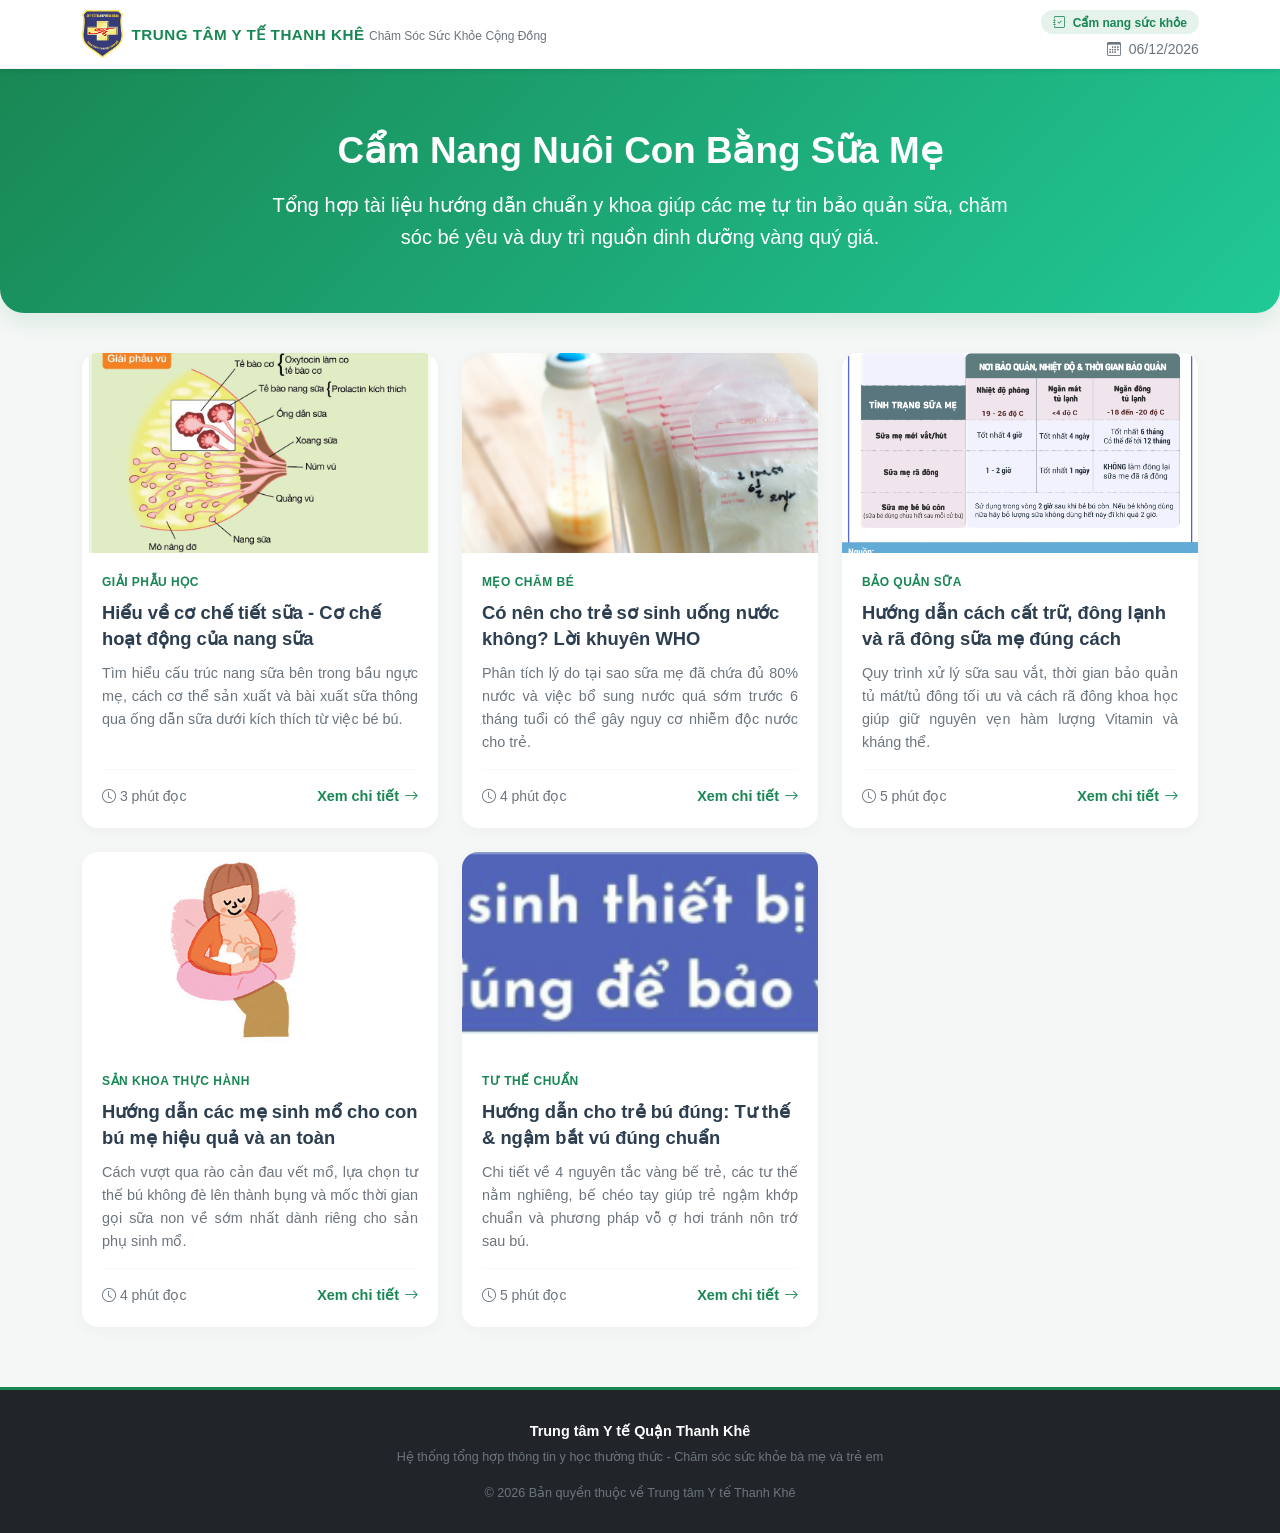
==== commit 75994914: "Add files via upload" ====
--- a/index.html
+++ b/index.html
@@ -10,7 +10,7 @@
     <link rel="stylesheet" href="https://cdn.jsdelivr.net/npm/bootstrap-icons@1.11.0/font/bootstrap-icons.css">
     
     <style>
-        /* Tối ưu hiệu ứng cuộn */
+        /* Tối ưu hiệu ứng cuộn mượt */
         html {
             scroll-behavior: smooth;
         }
@@ -40,7 +40,7 @@
             background-color: rgba(255, 255, 255, 0.95);
         }
 
-        /* Thanh tiến trình cuộn trang */
+        /* Thanh tiến trình cuộn trang tự động */
         .reading-progress-bar {
             position: absolute;
             bottom: 0;
@@ -107,7 +107,7 @@
             margin-bottom: 15px;
         }
 
-        /* --- Danh sách thẻ bài viết (Article Cards Grid) --- */
+        /* --- Danh sách thẻ bài viết (Grid Cards) --- */
         .article-card {
             background: #fff;
             border: none;
@@ -201,7 +201,7 @@
             gap: 10px;
         }
 
-        /* --- Footer trang danh mục --- */
+        /* --- Footer trang --- */
         footer {
             background-color: #212529;
             color: #a8b2bc;
@@ -228,7 +228,7 @@
             to { opacity: 1; transform: translateX(0); }
         }
 
-        /* Lớp phục vụ hiệu ứng cuộn hiện hình (Scroll Reveal) */
+        /* Hiệu ứng cuộn hiện hình (Scroll Reveal) */
         .reveal {
             opacity: 0;
             transform: translateY(30px);
@@ -281,15 +281,32 @@
             <div class="col-md-6 col-lg-4 reveal">
                 <article class="article-card">
                     <div class="card-img-wrapper">
-                        <img src="image/img-14.jpg" alt="Hướng dẫn trẻ bú đúng tư thế">
+                        <img src="image/img-07.jpg" alt="Cơ chế tiết sữa">
                     </div>
                     <div class="card-body-custom">
-                        <div class="card-tag">Tư thế chuẩn</div>
-                        <h2 class="card-title-custom">Hướng dẫn cho trẻ bú đúng: Đúng tư thế & ngậm bắt vú đúng</h2>
-                        <p class="card-text-custom">Chi tiết về 4 nguyên tắc vàng bế trẻ, các tư thế nằm nghiêng, bế chéo tay giúp trẻ ngậm khớp chuẩn và các phương pháp vỗ ợ hơi tránh nôn trớ sau bú.</p>
+                        <div class="card-tag">Giải phẫu học</div>
+                        <h2 class="card-title-custom">Hiểu về cơ chế tiết sữa - Cơ chế hoạt động của nang sữa</h2>
+                        <p class="card-text-custom">Tìm hiểu cấu trúc nang sữa bên trong bầu ngực mẹ, cách cơ thể sản xuất và bài xuất sữa thông qua ống dẫn sữa dưới kích thích từ việc bé bú.</p>
                         <div class="card-footer-custom">
-                            <span class="text-muted small"><i class="bi bi-clock"></i> 5 phút đọc</span>
-                            <a href="huong_dan_cho_be_bu_dung_tu_the.html" class="btn-readmore">Xem chi tiết <i class="bi bi-arrow-right"></i></a>
+                            <span class="text-muted small"><i class="bi bi-clock"></i> 3 phút đọc</span>
+                            <a href="co_che_tiet_sua.html" class="btn-readmore">Xem chi tiết <i class="bi bi-arrow-right"></i></a>
+                        </div>
+                    </div>
+                </article>
+            </div>
+
+            <div class="col-md-6 col-lg-4 reveal">
+                <article class="article-card">
+                    <div class="card-img-wrapper">
+                        <img src="image/img-11.jpg" alt="Có nên cho trẻ sơ sinh uống nước">
+                    </div>
+                    <div class="card-body-custom">
+                        <div class="card-tag">Mẹo chăm bé</div>
+                        <h2 class="card-title-custom">Có nên cho trẻ sơ sinh uống nước không? Lời khuyên WHO</h2>
+                        <p class="card-text-custom">Phân tích lý do tại sao sữa mẹ đã chứa đủ 80% nước và việc bổ sung nước quá sớm trước 6 tháng tuổi có thể gây nguy cơ nhiễm độc nước cho trẻ.</p>
+                        <div class="card-footer-custom">
+                            <span class="text-muted small"><i class="bi bi-clock"></i> 4 phút đọc</span>
+                            <a href="co_nen_cho_tre_so_sinh_uong_nuoc.html" class="btn-readmore">Xem chi tiết <i class="bi bi-arrow-right"></i></a>
                         </div>
                     </div>
                 </article>
@@ -302,10 +319,10 @@
                     </div>
                     <div class="card-body-custom">
                         <div class="card-tag">Bảo quản sữa</div>
-                        <h2 class="card-title-custom">Hướng dẫn cách cất trữ, đông lạnh và rã đông sữa mẹ an toàn</h2>
+                        <h2 class="card-title-custom">Hướng dẫn cách cất trữ, đông lạnh và rã đông sữa mẹ đúng cách</h2>
                         <p class="card-text-custom">Quy trình xử lý sữa sau vắt, thời gian bảo quản tủ mát/tủ đông tối ưu và cách rã đông khoa học giúp giữ nguyên vẹn hàm lượng Vitamin và kháng thể.</p>
                         <div class="card-footer-custom">
-                            <span class="text-muted small"><i class="bi bi-clock"></i> 4 phút đọc</span>
+                            <span class="text-muted small"><i class="bi bi-clock"></i> 5 phút đọc</span>
                             <a href="huong_dan_bao_quan_sua_me_dung_cach.html" class="btn-readmore">Xem chi tiết <i class="bi bi-arrow-right"></i></a>
                         </div>
                     </div>
@@ -315,15 +332,15 @@
             <div class="col-md-6 col-lg-4 reveal">
                 <article class="article-card">
                     <div class="card-img-wrapper">
-                        <img src="image/img-13.jpg" alt="Trẻ từ chối sữa mẹ trữ đông">
+                        <img src="image/img-05.jpg" alt="Sinh mổ cho con bú">
                     </div>
                     <div class="card-body-custom">
-                        <div class="card-tag">Mẹo chăm bé</div>
-                        <h2 class="card-title-custom">Tại sao trẻ từ chối sữa mẹ trữ đông và giải pháp khắc phục</h2>
-                        <p class="card-text-custom">Phân tích hiện tượng sữa tích tụ enzyme lipase tạo mùi xà phòng hoặc mùi lạ sau rã đông khiến trẻ không chịu bú và cách xử lý đun khử trùng hiệu quả.</p>
+                        <div class="card-tag">Sản khoa thực hành</div>
+                        <h2 class="card-title-custom">Hướng dẫn các mẹ sinh mổ cho con bú mẹ hiệu quả và an toàn</h2>
+                        <p class="card-text-custom">Cách vượt qua rào cản đau vết mổ, lựa chọn tư thế bú không đè lên thành bụng và mốc thời gian gọi sữa non về sớm nhất dành riêng cho sản phụ sinh mổ.</p>
                         <div class="card-footer-custom">
-                            <span class="text-muted small"><i class="bi bi-clock"></i> 3 phút đọc</span>
-                            <a href="tai_sao_con_tu_choi_sua_me_tru_dong.html" class="btn-readmore">Xem chi tiết <i class="bi bi-arrow-right"></i></a>
+                            <span class="text-muted small"><i class="bi bi-clock"></i> 4 phút đọc</span>
+                            <a href="huong_dan_cac_me_sinh_mo_cho_con_bu_me_hieu_qua.html" class="btn-readmore">Xem chi tiết <i class="bi bi-arrow-right"></i></a>
                         </div>
                     </div>
                 </article>
@@ -332,32 +349,15 @@
             <div class="col-md-6 col-lg-4 reveal">
                 <article class="article-card">
                     <div class="card-img-wrapper">
-                        <img src="image/img-12.jpg" alt="Vệ sinh thiết bị hút sữa">
+                        <img src="image/img-14.jpg" alt="Hướng dẫn trẻ bú đúng tư thế">
                     </div>
                     <div class="card-body-custom">
-                        <div class="card-tag">An toàn vệ sinh</div>
-                        <h2 class="card-title-custom">Cách tiệt trùng và bảo quản máy hút sữa tránh nhiễm khuẩn</h2>
-                        <p class="card-text-custom">Hướng dẫn làm sạch các bộ phận van, phễu, bình sữa theo khuyến cáo của Bộ Y tế nhằm ngăn ngừa nấm mốc phát triển nguy hại đến hệ tiêu hóa trẻ sơ sinh.</p>
-                        <div class="card-footer-custom">
-                            <span class="text-muted small"><i class="bi bi-clock"></i> 4 phút đọc</span>
-                            <a href="ve_sinh_may_hut_sua_dung_de_bao_ve_tre.html" class="btn-readmore">Xem chi tiết <i class="bi bi-arrow-right"></i></a>
-                        </div>
-                    </div>
-                </article>
-            </div>
-
-            <div class="col-md-6 col-lg-4 reveal">
-                <article class="article-card">
-                    <div class="card-img-wrapper">
-                        <img src="image/img-11.jpg" alt="Dinh dưỡng giai đoạn cho con bú">
-                    </div>
-                    <div class="card-body-custom">
-                        <div class="card-tag">Dinh dưỡng</div>
-                        <h2 class="card-title-custom">Chế độ dinh dưỡng giai đoạn cho con bú giúp sữa đặc và thơm</h2>
-                        <p class="card-text-custom">Lời khuyên hữu ích về thực đơn hàng ngày của mẹ, nhóm thực phẩm lợi sữa, và những điều cần kiêng cữ để tránh ảnh hưởng đến hệ tiêu hóa non nớt của trẻ.</p>
+                        <div class="card-tag">Tư thế chuẩn</div>
+                        <h2 class="card-title-custom">Hướng dẫn cho trẻ bú đúng: Tư thế & ngậm bắt vú đúng chuẩn</h2>
+                        <p class="card-text-custom">Chi tiết về 4 nguyên tắc vàng bế trẻ, các tư thế nằm nghiêng, bế chéo tay giúp trẻ ngậm khớp chuẩn và phương pháp vỗ ợ hơi tránh nôn trớ sau bú.</p>
                         <div class="card-footer-custom">
                             <span class="text-muted small"><i class="bi bi-clock"></i> 5 phút đọc</span>
-                            <a href="dinh_duong_giai_doan_cho_con_bu.html" class="btn-readmore">Xem chi tiết <i class="bi bi-arrow-right"></i></a>
+                            <a href="huong_dan_cho_be_bu_dung_tu_the.html" class="btn-readmore">Xem chi tiết <i class="bi bi-arrow-right"></i></a>
                         </div>
                     </div>
                 </article>
@@ -397,7 +397,7 @@
                 for (let i = 0; i < reveals.length; i++) {
                     const windowHeight = window.innerHeight;
                     const elementTop = reveals[i].getBoundingClientRect().top;
-                    const elementVisible = 80; // Khoảng cách pixel nhận biết kích hoạt sớm
+                    const elementVisible = 80; // Khoảng cách kích hoạt sớm
 
                     if (elementTop < windowHeight - elementVisible) {
                         reveals[i].classList.add("active");
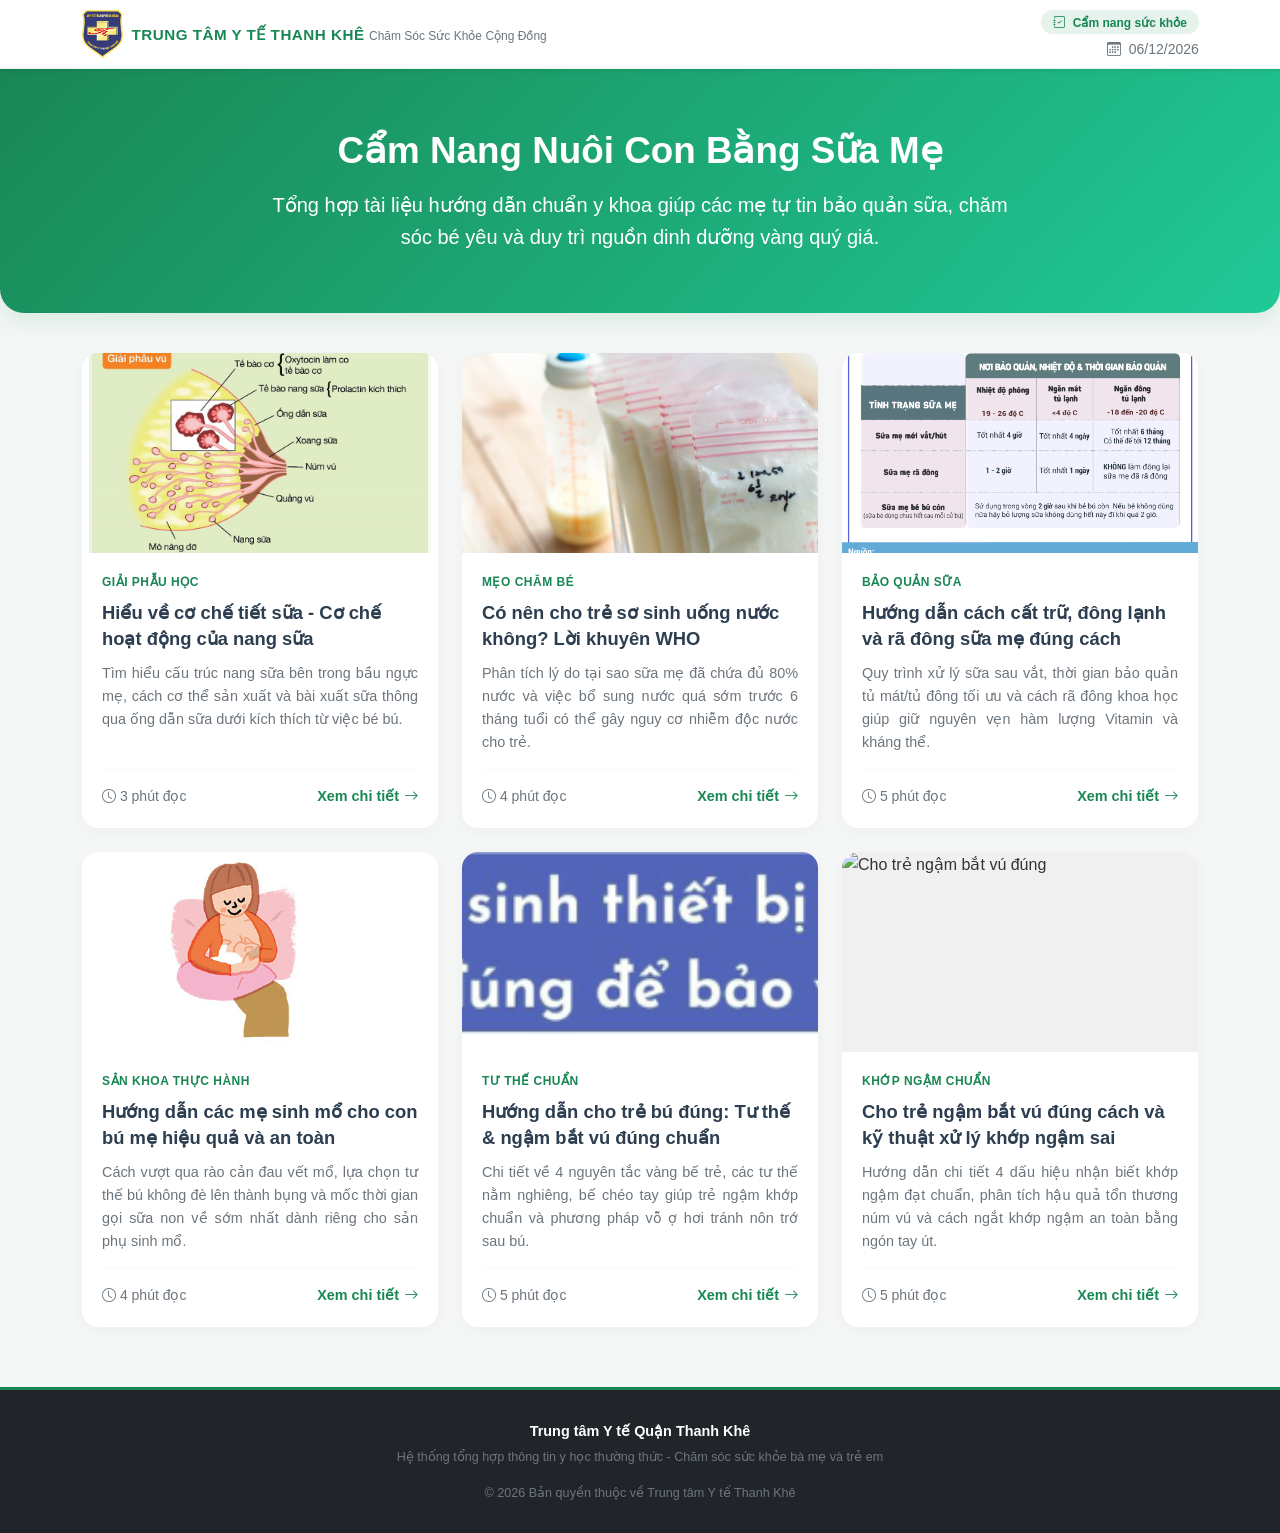
==== commit a2e125b7: "Update index.html" ====
--- a/index.html
+++ b/index.html
@@ -363,6 +363,24 @@
                 </article>
             </div>
 
+            <!-- CARD BÀI VIẾT MỚI ĐÃ ĐƯỢC CHÈN ĐỒNG BỘ VÀO ĐÂY -->
+            <div class="col-md-6 col-lg-4 reveal">
+                <article class="article-card">
+                    <div class="card-img-wrapper">
+                        <img src="image/img-21.png" alt="Cho trẻ ngậm bắt vú đúng">
+                    </div>
+                    <div class="card-body-custom">
+                        <div class="card-tag">Khớp ngậm chuẩn</div>
+                        <h2 class="card-title-custom">Cho trẻ ngậm bắt vú đúng cách và kỹ thuật xử lý khớp ngậm sai</h2>
+                        <p class="card-text-custom">Hướng dẫn chi tiết 4 dấu hiệu nhận biết khớp ngậm đạt chuẩn, phân tích hậu quả tổn thương núm vú và cách ngắt khớp ngậm an toàn bằng ngón tay út.</p>
+                        <div class="card-footer-custom">
+                            <span class="text-muted small"><i class="bi bi-clock"></i> 5 phút đọc</span>
+                            <a href="cho_tre_ngam_bat_vu_dung.html" class="btn-readmore">Xem chi tiết <i class="bi bi-arrow-right"></i></a>
+                        </div>
+                    </div>
+                </article>
+            </div>
+
         </div>
     </main>
 
@@ -434,4 +452,4 @@
         });
     </script>
 </body>
-</html>+</html>
